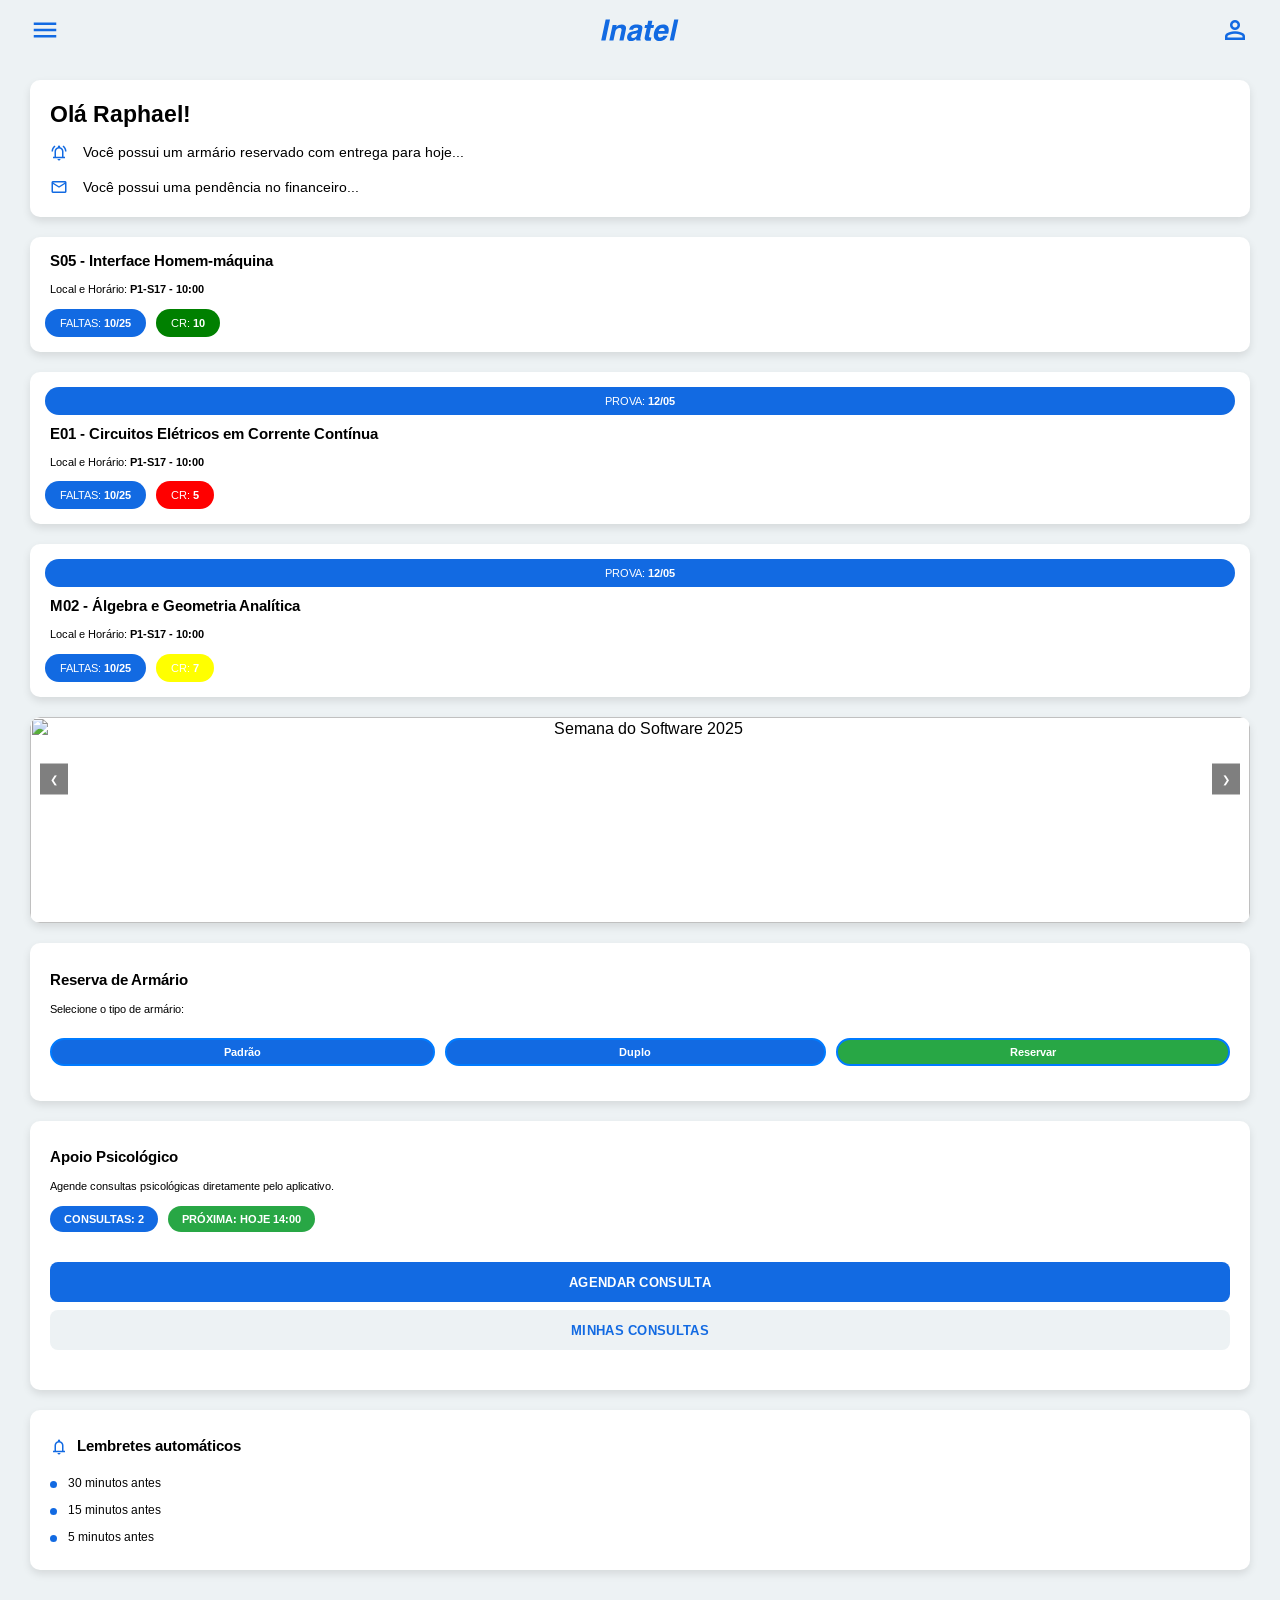
==== index.html @ f0b521fd "feat: frontend pronto + notificação" ====
<html>

<head>
  <title>Dashboard App Inatel</title>

  <link rel="stylesheet"
    href="https://fonts.googleapis.com/css2?family=Material+Symbols+Outlined:opsz,wght,FILL,GRAD@20..48,100..700,0..1,-50..200" />

  <link rel="preconnect" href="https://fonts.googleapis.com">
  <link rel="preconnect" href="https://fonts.gstatic.com" crossorigin>
  <link href="https://fonts.googleapis.com/css2?family=Arimo:ital,wght@0,400..700;1,400..700&display=swap"
    rel="stylesheet">

  <link href="https://fonts.googleapis.com/css2?family=Roboto:wght@400;500;700&display=swap" rel="stylesheet">
  <script type="importmap">
    {
      "imports": {
        "@material/web/": "https://esm.run/@material/web/"
      }
    }
  </script>
  <script type="module">
    import '@material/web/all.js';
    import { styles as typescaleStyles } from '@material/web/typography/md-typescale-styles.js';

    document.adoptedStyleSheets.push(typescaleStyles.styleSheet);
  </script>

  <link rel="stylesheet" href="style.css">
</head>

<body>
  <div id="menu_aba">
    <div id="menu_bot" onclick="closeMenu(), temaInatel()">Tema Inatel</div>
    <div id="menu_bot" onclick="closeMenu(), temaLim()">Tema Limão</div>
    <div id="menu_bot" onclick="closeMenu(), temaDark()">Tema Dark</div>
  </div>

  <header id="head">
    <div id="menu" onclick="openMenu()">
      <span class="material-symbols-outlined icoG">menu</span>
    </div>

    <div id="logo">
      <svg class="svg_logo" xmlns="http://www.w3.org/2000/svg" viewBox="100 150 390 116">
        <path class="path_logo"
          d="M127.455,156.988h21.287l-21.859,102.835H105.69L127.455,156.988L127.455,156.988z M225.618,208.048 l-10.941,51.775H194.51l9.726-45.911c0.286-1.168,0.477-2.312,0.62-3.456c0.143-1.144,0.214-2.145,0.214-3.027 c0-2.86-0.834-4.982-2.527-6.412c-1.668-1.407-4.147-2.122-7.461-2.122c-5.078,0-9.392,1.406-12.968,4.219 c-3.552,2.836-5.888,6.698-6.96,11.633l-9.559,45.076h-20.31l16.186-75.946h19.905l-2.002,9.559 c3.957-3.886,8.105-6.794,12.491-8.701c4.362-1.907,9.011-2.86,13.945-2.86c6.508,0,11.656,1.501,15.447,4.529 c3.79,3.027,5.697,7.151,5.697,12.372c0,1.239-0.096,2.55-0.286,3.933S226.143,205.855,225.618,208.048L225.618,208.048z  M282.709,222.636c-3.29,1.455-7.318,2.646-12.038,3.6c-4.744,0.954-7.557,1.55-8.438,1.788c-3.218,0.978-5.674,2.526-7.414,4.648 c-1.716,2.122-2.574,4.672-2.574,7.652c0,2.074,0.739,3.719,2.24,4.887c1.478,1.168,3.552,1.74,6.222,1.74 c5.078,0,9.487-1.574,13.206-4.721s6.15-7.342,7.271-12.61L282.709,222.636L282.709,222.636z M306.333,202.613l-9.154,43.145  c-0.238,1.313-0.405,2.432-0.524,3.361s-0.167,1.717-0.167,2.385c0,1.168,0.167,2.098,0.548,2.789 c0.381,0.715,1.049,1.406,2.026,2.098l-0.763,3.432h-21.025c-0.048-0.285-0.143-0.643-0.286-1.119  c-0.381-1.813-0.572-3.076-0.572-3.768c0-0.428,0.048-1,0.119-1.715c0.072-0.74,0.167-1.574,0.31-2.551 c-3.218,3.861-7.032,6.793-11.49,8.818c-4.458,2.027-9.344,3.053-14.708,3.053c-5.721,0-10.274-1.455-13.659-4.338  c-3.361-2.885-5.054-6.771-5.054-11.658c0-9.51,2.574-16.876,7.724-22.097c5.125-5.197,13.206-8.629,24.171-10.25 c1.788-0.287,4.195-0.645,7.271-1.049c10.131-1.168,15.185-4.53,15.185-10.108c0-2.098-0.834-3.623-2.527-4.577 c-1.669-0.954-4.338-1.43-8.033-1.43c-4.195,0-7.581,0.93-10.131,2.813c-2.574,1.883-4.052,4.529-4.481,7.914h-19.166 c1.359-8.2,5.292-14.684,11.824-19.451c6.507-4.768,14.731-7.151,24.672-7.151c8.987,0,15.971,1.454,20.954,4.362 s7.484,6.984,7.484,12.205c0,0.834-0.047,1.668-0.143,2.503C306.642,201.063,306.5,201.874,306.333,202.613L306.333,202.613z M335.081,163.281h20.31l-4.338,20.595h12.634l-3.004,14.303h-12.776l-8.844,42.026c0,0.238-0.048,0.547-0.144,0.93 c-0.095,0.404-0.144,0.668-0.144,0.811c0,1.119,0.549,1.93,1.67,2.406c1.119,0.502,3.051,0.74,5.792,0.74h4.409l-3.289,15.303 c-1.168,0.049-2.717,0.096-4.672,0.145c-3.528,0.094-5.84,0.143-6.913,0.143c-6.508,0-11.18-0.883-14.017-2.646  c-2.837-1.787-4.267-4.672-4.267-8.678c0-1.119,0.118-2.455,0.357-4.051c0.214-1.574,0.596-3.6,1.12-6.08l8.701-41.048h-10.752 l3.004-14.303h10.895L335.081,163.281L335.081,163.281z M432.339,227.213H383.4c-0.167,1.025-0.311,2.026-0.405,3.004  s-0.144,1.835-0.144,2.574c0,4.1,0.978,7.199,2.956,9.297s4.911,3.146,8.772,3.146c3.266,0,6.031-0.668,8.344-1.979 c2.313-1.334,4.434-3.48,6.389-6.46h20.309c-3.576,7.962-8.914,14.208-16.018,18.761c-7.105,4.553-14.994,6.842-23.695,6.842  c-8.63,0-15.424-2.551-20.43-7.676c-5.006-5.127-7.508-12.016-7.508-20.692c0-6.197,1.096-12.609,3.289-19.236 c2.17-6.627,5.077-12.325,8.725-17.092c4.172-5.435,9.059-9.559,14.588-12.348c5.531-2.789,11.633-4.195,18.283-4.195 c8.939,0,15.924,2.36,20.955,7.104c5.029,4.72,7.531,11.275,7.531,19.666c0,2.193-0.213,4.696-0.666,7.534 C434.246,218.322,433.458,222.232,432.339,227.213L432.339,227.213z M414.46,213.912c0.143-1.119,0.262-2.098,0.334-2.955  c0.07-0.858,0.096-1.55,0.096-2.05c0-3.385-0.979-6.031-2.957-7.914s-4.768-2.813-8.344-2.813c-4.146,0-7.676,1.335-10.607,4.005 s-5.172,6.579-6.697,11.728H414.46L414.46,213.912z M461.826,156.988h20.311l-21.932,102.835h-20.262L461.826,156.988 L461.826,156.988z">
        </path>
      </svg>
    </div>

    <div id="perfil"><span class="material-symbols-outlined icoG">Person</span></div>
  </header>

  <main>
    <div id="mensagens">
      <div id="user_name" class="font">Olá Raphael!</div>

      <div class="mns_box">
        <div class="icon"><span class="material-symbols-outlined icoP">notifications_active</span></div>
        <div class="mns font">Você possui um armário reservado com entrega para hoje...</div>
      </div>

      <div class="mns_box">
        <div class="icon"><span class="material-symbols-outlined icoP">mail</span></div>
        <div class="mns font">Você possui uma pendência no financeiro...</div>
      </div>
    </div>

    <aulas-component id="componente"></aulas-component>

    <div class="carousel-container">
      <div class="carousel">
      </div>
      <button id="prevBtn">❮</button>
      <button id="nextBtn">❯</button>
    </div>

    <div class="container">
      <h2 class="titulo_aula">Reserva de Armário</h2>
      <p>Selecione o tipo de armário:</p>

      <div class="tipo-container">
        <div class="tipo p_lable" data-value="padrao">Padrão</div>
        <div class="tipo p_lable" data-value="duplo">Duplo</div>
        <div class="tipo_res p_lable" onclick="reservarArmario()">Reservar</div>
      </div>
      <div id="armarioNumero" class="titulo_aula"></div>
      <p id="resultado"></p>
    </div>

    <div class="container">
      <h2 class="titulo_aula">Apoio Psicológico</h2>
      <p>Agende consultas psicológicas diretamente pelo aplicativo.</p>

      <div class="lables">
        <div class="lable-consultas p_lable">CONSULTAS: <b id="numConsultas">2</b></div>
        <div class="lable-proxima p_lable">PRÓXIMA: <b id="proximaConsulta">HOJE 14:00</b></div>
      </div>

      <button class="btn_agendar" onclick="window.location.href='agendamento.html'">AGENDAR CONSULTA</button>
      <button class="btn_minhas" onclick="window.location.href='consultas.html'">MINHAS CONSULTAS</button>
    </div>

    <div class="container">
      <h2 class="titulo_aula">
        <span class="material-symbols-outlined icoP">notifications</span>
        Lembretes automáticos
      </h2>
      <ul class="lista_lembretes">
        <li>30 minutos antes</li>
        <li>15 minutos antes</li>
        <li>5 minutos antes</li>
      </ul>
    </div>
  </main>
  <script src="app.js"></script>
</body>

</html>
---- style.css ----
:root {
  --cor-click: #126ae2; /* Click */
  --cor-sombra: #0a599b; /* Azul Escuro */
  --cor-text: black; /* Preto */
  --cor-back1: #edf2f4; /* Azul claro */
  --cor-back2: #6a937a; /* Verde Escuro */
  
  --md-sys-color-primary: #126ae2;
  --md-sys-color-on-primary: #FFFFFF;
  --md-sys-color-primary-container: #edf2f4;
  --md-sys-color-on-primary-container: #002020;
  
  --frequencia: #126ae2;
  --nota: #126ae2;
  --prova: #126ae2;
}

body {
  margin: 0px;
  background-color: var(--cor-back1);
  font-family: "Arimo", sans-serif;
}

header {
  display: flex;
  justify-content: space-between; 
  align-items: center; 
  padding: 15px 30px; 
}

#menu {
  cursor: pointer;
}

#logo {
  display: flex;
  align-items: center;
}

.svg_logo {
  width: 80px;
}

.path_logo {
  fill: var(--cor-click);
}

main {
  padding: 10px;
}

#mensagens {
  background-color: white;
  padding: 20px;
  margin: 10px 20px 20px 20px;
  border-radius: 10px;
  box-shadow: 0px 4px 8px rgba(0, 0, 0, 0.1);
  display: grid;
  gap: 15px;
}

#user_name {
  font-size: 17pt;
  font-weight: bold;
}

.mns_box {
  display: flex;
  align-items: center;
  gap: 15px;
}

.icon {
  display: flex;
  align-items: center;
  justify-content: center;
}

.mns {
  line-height: 1.4;
}

.material-symbols-outlined {
  color: var(--cor-click);
  font-variation-settings:
  'FILL' 0,
  'wght' 400,
  'GRAD' 0,
  'opsz' 24
}

.icoG {
  font-size: 30px;
}

.icoP {
  font-size: 18px;
}

.font {
  font-family: "Arimo", sans-serif;
  font-optical-sizing: auto;
  font-weight: normal;
  font-style: normal;
  font-size: 14px;
  color: var(--cor-text)
}

#menu_aba {
  height: 100%;
  width: 100%;
  position: fixed;
  top: 0;
  left: 0;
  background-color: white;
  overflow-x: hidden;
  transition: 0.5s;
  z-index: 1;
  display: none;
  border-radius: 10px;
}

#menu_bot {
  position: relative;
  padding: 20px;
  display: block;
  cursor: pointer;
  font-family: "Arimo", sans-serif;
  font-optical-sizing: auto;
  font-weight: bold;
  font-style: normal;
  font-size: 14pt;
  color: var(--cor-click);
  transition: 0.5s;
}

h3 {
  font-family: "Arimo", sans-serif;
  font-optical-sizing: auto;
  font-weight: bold;
  font-style: normal;
  font-size: 14px;
  color: var(--cor-text);
  padding-left: 5px;
  padding-right: 5px
}

p {
  font-family: "Arimo", sans-serif;
  font-optical-sizing: auto;
  font-weight: normal;
  font-style: normal;
  font-size: 11px;
  color: var(--cor-text);
  line-height: 1.5;
  orphans: 3;
  padding-left: 5px;
  padding-right: 5px
}

.carousel-container {
    position: relative;
    overflow: hidden;
    background-color: white;
    border-radius: 10px;
    margin: 20px;
    box-shadow: 0px 4px 8px rgba(0, 0, 0, 0.1);
}

.carousel {
    display: flex;
    transition: transform 0.5s ease-in-out;
}

.card {
    min-width: 100%;
    text-align: center;
}

.card img {
    width: 100%;
    border-top-right-radius: 10px;
    border-top-left-radius: 10px;
}

.info {
    padding: 10px
}

button {
    position: absolute;
    top: 30%;
    transform: translateY(-50%);
    background: rgba(0, 0, 0, 0.5);
    color: white;
    border: none;
    padding: 10px;
    cursor: pointer;
    font-size: 10px;
}

#prevBtn { left: 10px; }
#nextBtn { right: 10px; }

.titulo_aula {
  font-family: "Arimo", sans-serif;
  font-optical-sizing: auto;
  font-weight: bold;
  font-style: normal;
  font-size: 15px;
  color: var(--cor-text);
  padding-left: 5px;
  padding-right: 5px;
  white-space: nowrap;
  overflow: hidden;
  text-overflow: ellipsis;
}

.p_lable {
  font-family: "Arimo", sans-serif;
  font-optical-sizing: auto;
  font-weight: bold;
  font-style: normal;
  font-size: 11px;
  color: white;
  white-space: nowrap;
  overflow: hidden;
  text-overflow: ellipsis;
}

.container {
  position: relative;
  background-color: white;
  padding: 15px;
  margin: 20px;
  border-radius: 10px;
  box-shadow: 0px 4px 8px rgba(0, 0, 0, 0.1);
}

.tipo-container {
  display: flex;
  justify-content: space-around;
  margin: 15px 0;
}

.tipo_res {
  padding: 5px 8px;
  border: 2px solid #007bff;
  border-radius: 500px;
  cursor: pointer;
  user-select: none;
  transition: all 0.3s ease;
  flex-grow: 1;
  margin: 5px;
  text-align: center;
  background-color: #28a745;
}

.tipo {
  padding: 5px 8px;
  border: 2px solid #007bff;
  border-radius: 500px;
  cursor: pointer;
  user-select: none;
  transition: all 0.3s ease;
  flex-grow: 1;
  margin: 5px;
  text-align: center;
  background-color: var(--frequencia);
}

.tipo:hover {
  background-color: #28a745;
}

.tipo.selected {
  background-color: #28a745;
  color: white;
}

#armarioNumero {
  display: none;
  margin: 20px auto 10px;
  padding: 15px;
  border-radius: 500px;
  background-color: var(--frequencia);
  color: white;
  font-size: 1.5em;
  font-weight: bold;
  width: fit-content;
  box-shadow: 0 4px 10px rgba(0,0,0,0.2);
  transition: all 0.4s ease;
}

#resultado {
  margin-top: 15px;
  white-space: pre-line;
}

/* ---------- Card Apoio Psicológico ---------- */
.lables {
  display: flex;
  gap: 10px;
  margin: 10px 5px 20px;
  flex-wrap: wrap;
}

.lable-consultas {
  background-color: var(--cor-click);
  padding: 6px 14px;
  border-radius: 500px;
}

.lable-proxima {
  background-color: #28a745;
  padding: 6px 14px;
  border-radius: 500px;
}

.btn_agendar {
  position: static;
  display: block;
  width: calc(100% - 10px);
  margin: 50px 5px 5px;
  padding: 12px;
  border: none;
  border-radius: 8px;
  background-color: var(--cor-click);
  color: white;
  font-family: "Arimo", sans-serif;
  font-weight: bold;
  font-size: 13px;
  letter-spacing: 0.3px;
  cursor: pointer;
  transition: opacity 0.3s ease;
  text-align: center;
}

.btn_agendar:hover {
  opacity: 0.9;
}

.btn_minhas {
  position: static;
  display: block;
  width: calc(100% - 10px);
  margin: 8px 5px 5px;
  padding: 12px;
  border: none;
  border-radius: 8px;
  background-color: var(--cor-back1);
  color: var(--cor-click);
  font-family: "Arimo", sans-serif;
  font-weight: bold;
  font-size: 13px;
  letter-spacing: 0.3px;
  cursor: pointer;
  transition: opacity 0.3s ease;
  text-align: center;
}

.btn_minhas:hover {
  opacity: 0.8;
}

.lista_lembretes {
  list-style: none;
  margin: 10px 5px 5px;
  padding: 0;
}

.lista_lembretes li {
  font-family: "Arimo", sans-serif;
  font-size: 12px;
  color: var(--cor-text);
  padding: 6px 0;
  position: relative;
  padding-left: 18px;
}

.lista_lembretes li::before {
  content: "";
  position: absolute;
  left: 0;
  top: 12px;
  width: 7px;
  height: 7px;
  border-radius: 50%;
  background-color: var(--cor-click);
}

.titulo_aula .icoP {
  vertical-align: middle;
  margin-right: 5px;
}
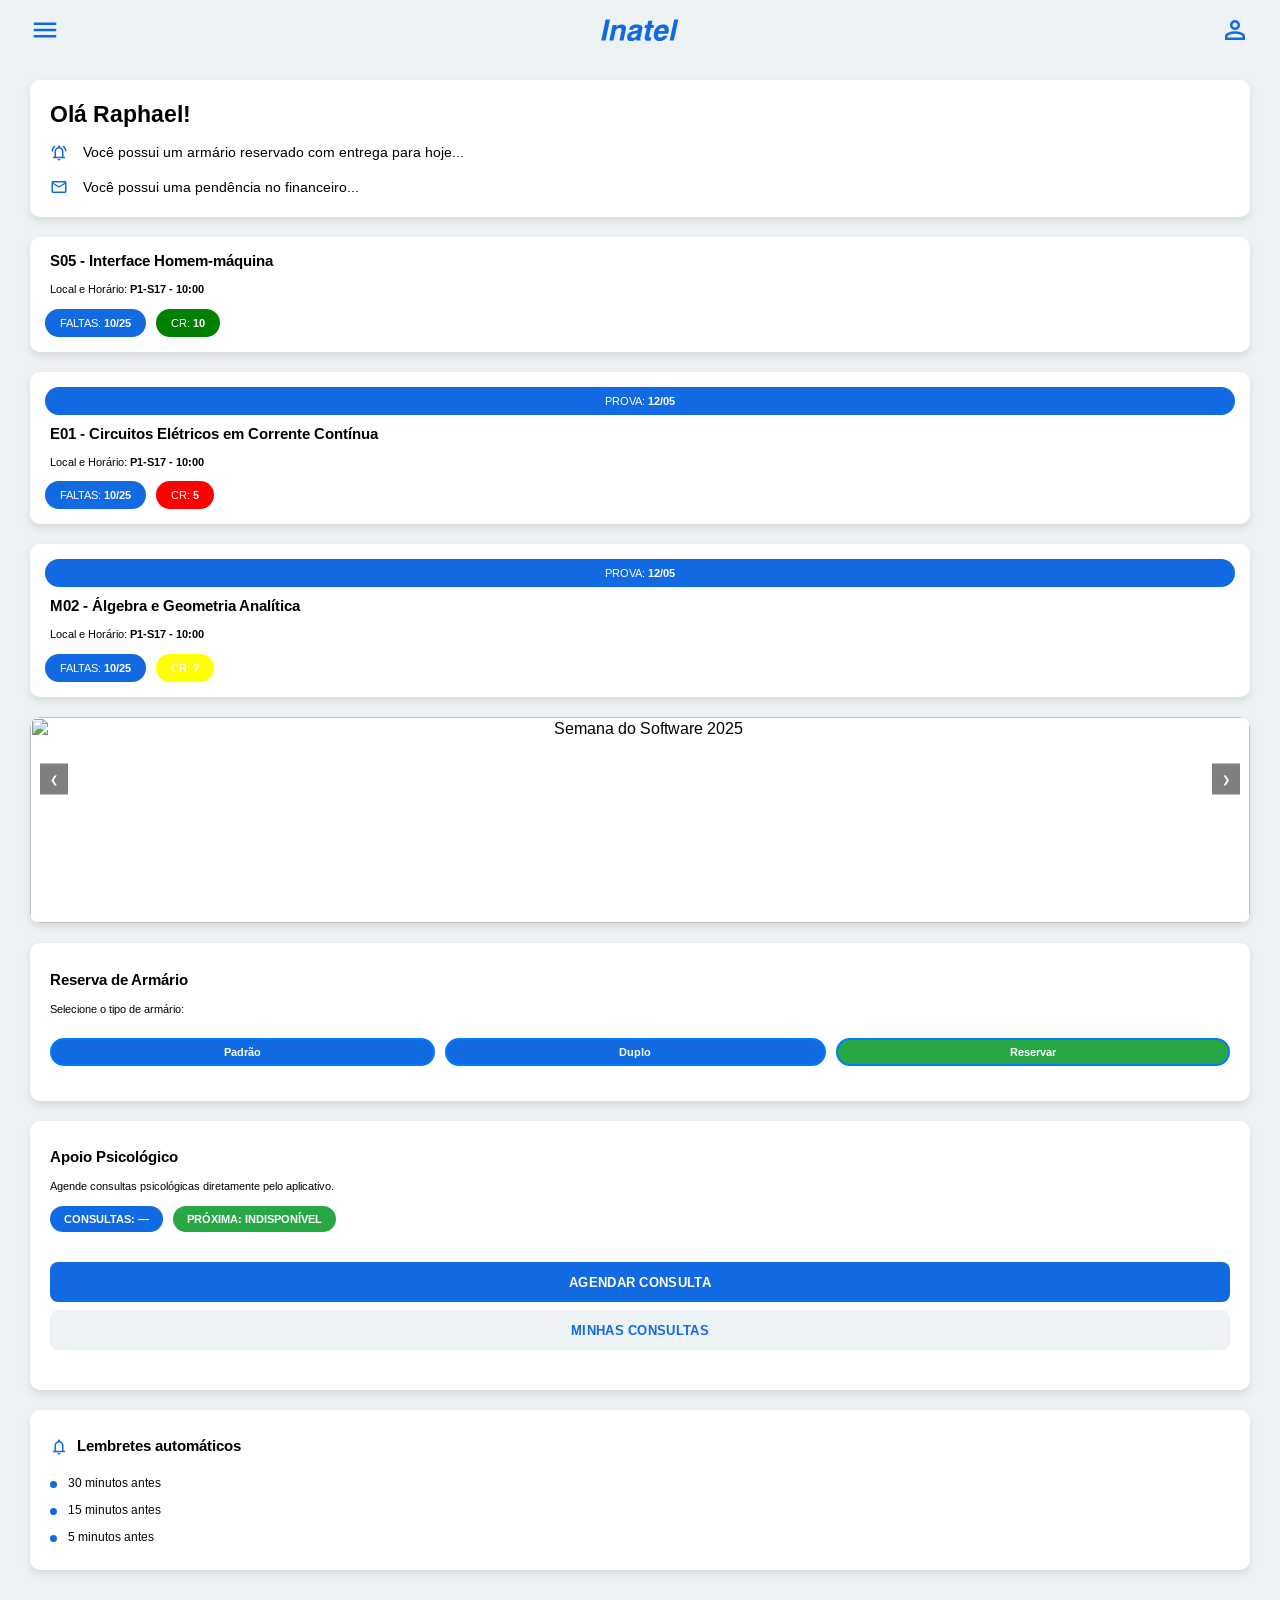
==== commit cffbcc7a: "feat: API funcionando e integrada localmente com o front" ====
--- a/index.html
+++ b/index.html
@@ -99,7 +99,7 @@
       </div>
 
       <button class="btn_agendar" onclick="window.location.href='agendamento.html'">AGENDAR CONSULTA</button>
-      <button class="btn_minhas" onclick="window.location.href='consultas.html'">MINHAS CONSULTAS</button>
+      <button class="btn_minhas" onclick="window.location.href='minhasconsultas.html'">MINHAS CONSULTAS</button>
     </div>
 
     <div class="container">
@@ -114,6 +114,7 @@
       </ul>
     </div>
   </main>
+  <script src="config.js"></script>
   <script src="app.js"></script>
 </body>
 
